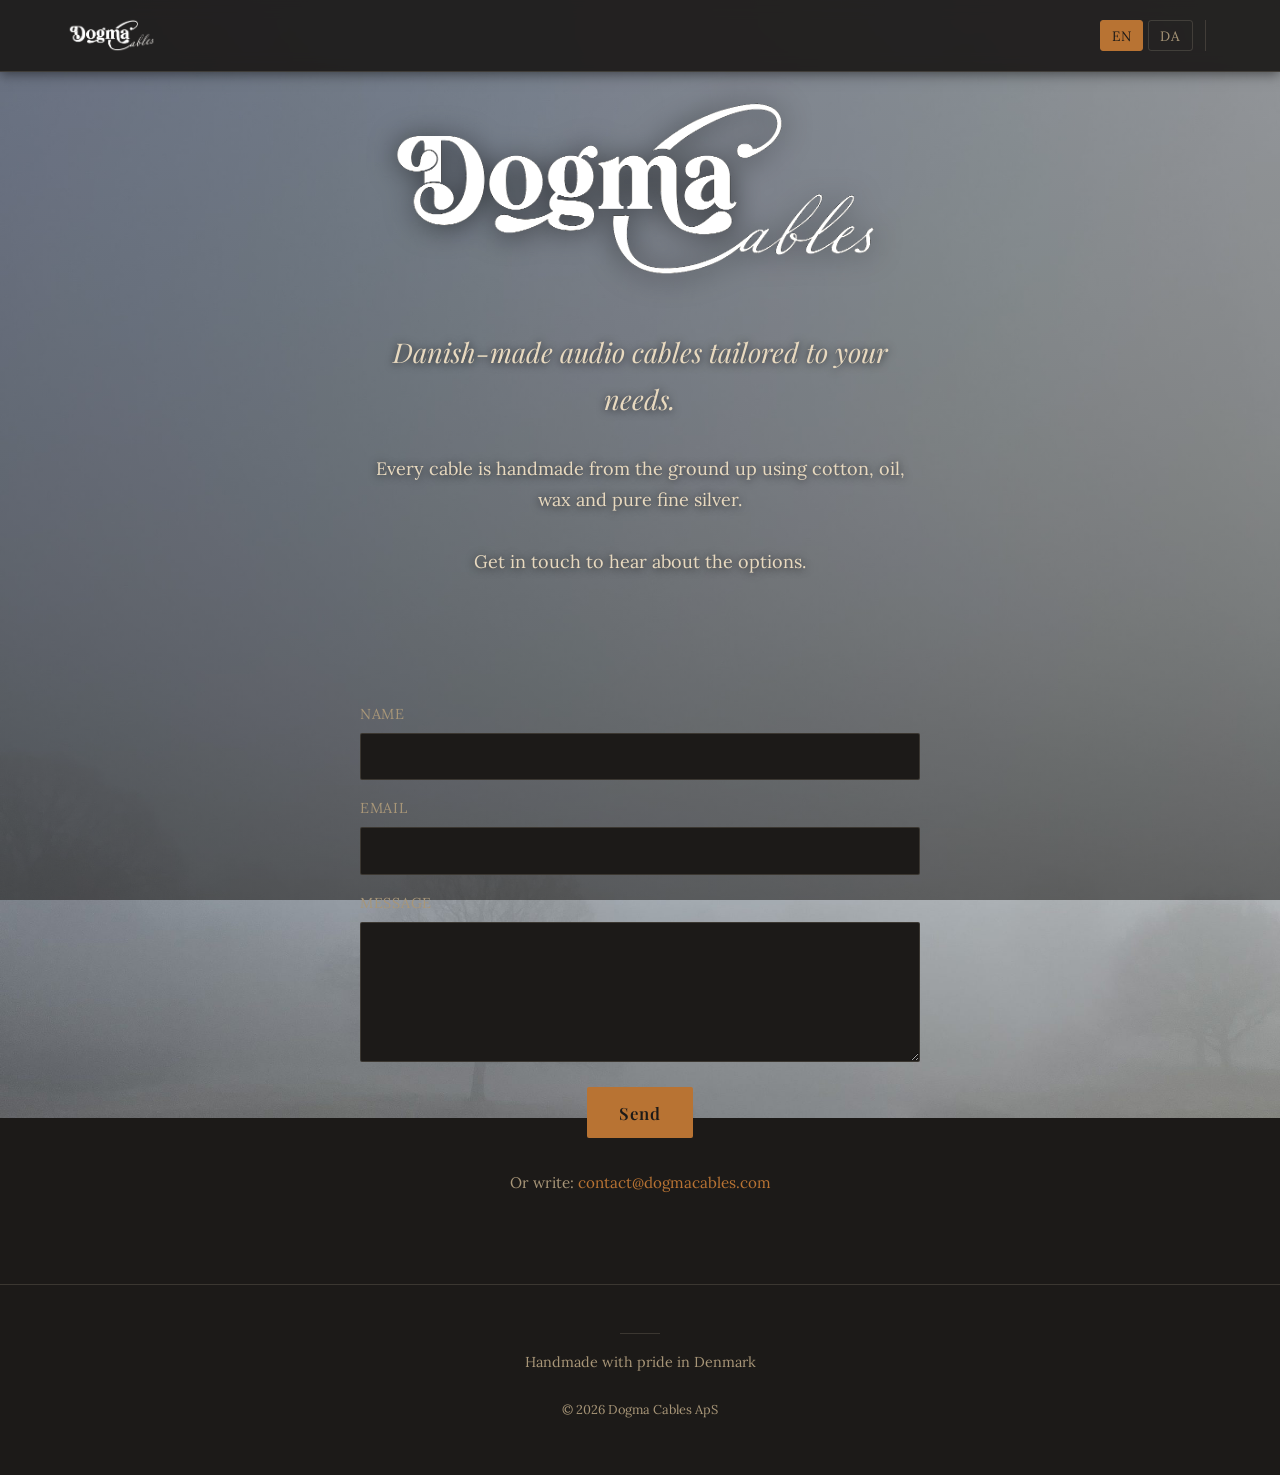
==== index.html @ 06afcb03 "Carry the hero photo through the contact section on the home page Body gets a class 'page-home' on i" ====
<!DOCTYPE html>
<html lang="en">
<head>
  <meta charset="UTF-8">
  <meta name="viewport" content="width=device-width, initial-scale=1.0">
  <link rel="icon" type="image/png" sizes="32x32" href="img/favicon-32.png">
  <link rel="apple-touch-icon" sizes="180x180" href="img/favicon-180.png">
  <meta name="description"
        data-en="Dogma Cables. Handmade audio cables. Coming this summer."
        data-da="Dogma Cables. Håndlavede lydkabler. Kommer denne sommer."
        content="Dogma Cables. Handmade audio cables. Coming this summer.">
  <title data-en="Dogma Cables — Coming this summer"
         data-da="Dogma Cables — Kommer denne sommer">Dogma Cables — Coming this summer</title>
  <link rel="preconnect" href="https://fonts.googleapis.com">
  <link rel="preconnect" href="https://fonts.gstatic.com" crossorigin>
  <link href="https://fonts.googleapis.com/css2?family=Playfair+Display:ital,wght@0,400;0,700;1,400;1,700&family=Lora:ital,wght@0,400;0,500;0,600;1,400&display=swap" rel="stylesheet">
  <link rel="stylesheet" href="css/base.css">
  <link rel="stylesheet" href="css/themes.css">
  <script src="js/lang.js" defer></script>
</head>
<body class="theme-dark page-home">

  <header class="site-header">
    <div class="header-inner">
      <a href="index.html" class="header-logo" aria-label="Dogma Cables">
        <img src="img/dogma-logo-compact.png" alt="Dogma Cables">
      </a>
      <div class="lang-switcher" aria-label="Language">
        <button data-lang="en" type="button">EN</button>
        <button data-lang="da" type="button">DA</button>
      </div>
    </div>
  </header>

  <main class="hero hero-image">
    <div class="hero-inner">
      <img src="img/dogma-logo.png" alt="Dogma Cables" class="hero-logo">
      <div class="hero-intro">
        <p class="contact-intro contact-intro-lead"
           data-en="Danish-made audio cables tailored to your needs."
           data-da="Dansk producerede Audio kabler skræddersyet til netop dit behov.">Danish-made audio cables tailored to your needs.</p>
        <p class="contact-intro"
           data-en="Every cable is handmade from the ground up using cotton, oil, wax and pure fine silver."
           data-da="Alle vores kabler er håndlavet fra bunden af bomuld, olie, voks og rent finsølv.">Every cable is handmade from the ground up using cotton, oil, wax and pure fine silver.</p>
        <p class="contact-intro"
           data-en="Get in touch to hear about the options."
           data-da="Kontakt os og hør om mulighederne.">Get in touch to hear about the options.</p>
      </div>
    </div>
  </main>

  <section class="contact home-contact" id="contact">
    <div class="container">
      <form class="contact-form" novalidate>
        <div>
          <label for="name" data-en="Name" data-da="Navn">Name</label>
          <input type="text" id="name" name="name" required>
        </div>
        <div>
          <label for="email" data-en="Email" data-da="E-mail">Email</label>
          <input type="email" id="email" name="email" required>
        </div>
        <div>
          <label for="message" data-en="Message" data-da="Besked">Message</label>
          <textarea id="message" name="message" required></textarea>
        </div>
        <div class="form-status" role="status" aria-live="polite"></div>
        <button type="submit" data-en="Send" data-da="Send">Send</button>
      </form>

      <p class="contact-direct">
        <span data-en="Or write:" data-da="Eller skriv:">Or write:</span>
        <a href="mailto:contact@dogmacables.com">contact@dogmacables.com</a>
      </p>
    </div>
  </section>

  <footer>
    <hr class="footer-rule">
    <p data-en="Handmade with pride in Denmark" data-da="Håndlavet med stolthed i Danmark">Handmade with pride in Denmark</p>
    <p class="footer-copyright">&copy; 2026 Dogma Cables ApS</p>
  </footer>

  <script src="js/form.js"></script>
</body>
</html>
---- css/base.css ----
/* Dogma Cables — base layout, theme-agnostic.
   Themes are scoped to body class in themes.css and override these. */

:root {
  --bg: #f2ede3;
  --bg-alt: #ebe3d3;
  --header-bg: rgba(242, 237, 227, 0.92);
  --text: #3a2a1e;
  --text-muted: #6b5544;
  --accent: #b87333;
  --accent-strong: #8a4f1f;
  --border: rgba(58, 42, 30, 0.18);
  --shadow: rgba(58, 42, 30, 0.12);
  --wood-overlay: 0.06;
  --logo-filter: none;
  --header-height: 4.5rem;
}

* {
  box-sizing: border-box;
  margin: 0;
  padding: 0;
}

html {
  scroll-behavior: smooth;
}

body {
  font-family: 'Lora', Georgia, 'Times New Roman', serif;
  font-size: 18px;
  line-height: 1.7;
  color: var(--text);
  background-color: var(--bg);
  background-image:
    radial-gradient(ellipse at top, rgba(0, 0, 0, var(--wood-overlay)) 0%, transparent 70%),
    repeating-linear-gradient(
      90deg,
      transparent 0px,
      transparent 3px,
      rgba(0, 0, 0, calc(var(--wood-overlay) * 0.5)) 3px,
      rgba(0, 0, 0, calc(var(--wood-overlay) * 0.5)) 4px
    ),
    repeating-linear-gradient(
      88deg,
      transparent 0px,
      transparent 80px,
      rgba(0, 0, 0, calc(var(--wood-overlay) * 0.8)) 80px,
      rgba(0, 0, 0, calc(var(--wood-overlay) * 0.8)) 81px
    );
  min-height: 100vh;
}

h1, h2, h3, h4 {
  font-family: 'Playfair Display', 'Times New Roman', serif;
  font-weight: 700;
  line-height: 1.2;
  color: var(--text);
}

h1 { font-size: clamp(2.4rem, 6vw, 4.5rem); }
h2 { font-size: clamp(1.8rem, 4vw, 2.8rem); margin-bottom: 1.2rem; }
h3 { font-size: 1.4rem; margin-bottom: 0.6rem; }

p {
  margin-bottom: 1rem;
}

a {
  color: var(--accent);
  text-decoration: none;
  border-bottom: 1px solid transparent;
  transition: border-color 0.2s ease, color 0.2s ease;
}

a:hover {
  border-bottom-color: var(--accent);
  color: var(--accent-strong);
}

/* ===== Sticky header ===== */
.site-header {
  position: sticky;
  top: 0;
  z-index: 100;
  height: var(--header-height);
  background: var(--header-bg);
  backdrop-filter: blur(8px);
  -webkit-backdrop-filter: blur(8px);
  border-bottom: 1px solid var(--border);
  box-shadow: 0 2px 12px var(--shadow);
}

.header-inner {
  max-width: 1200px;
  height: 100%;
  margin: 0 auto;
  padding: 0 1.5rem;
  display: flex;
  align-items: center;
  justify-content: space-between;
  gap: 1rem;
}

.header-logo {
  display: flex;
  align-items: center;
  border: none;
  flex-shrink: 0;
}

.header-logo:hover {
  border: none;
}

.header-logo img {
  height: 2.2rem;
  width: auto;
  filter: var(--logo-filter);
}

.main-nav {
  display: flex;
  gap: 1.8rem;
  font-family: 'Playfair Display', serif;
  font-size: 1.05rem;
  letter-spacing: 0.02em;
}

.main-nav a {
  color: var(--text);
  border-bottom: 2px solid transparent;
  padding: 0.3rem 0;
  transition: border-color 0.2s ease, color 0.2s ease;
}

.main-nav a:hover {
  color: var(--accent);
  border-bottom-color: transparent;
}

.main-nav a.active {
  border-bottom-color: var(--accent);
  color: var(--accent-strong);
}

.theme-switcher,
.lang-switcher {
  display: flex;
  gap: 0.3rem;
  font-family: 'Lora', serif;
  font-size: 0.85rem;
}

.lang-switcher {
  margin-right: 0.6rem;
  padding-right: 0.8rem;
  border-right: 1px solid var(--border);
}

.theme-switcher button,
.lang-switcher button {
  padding: 0.35rem 0.7rem;
  background: transparent;
  color: var(--text-muted);
  border: 1px solid var(--border);
  border-radius: 3px;
  cursor: pointer;
  font-family: inherit;
  font-size: inherit;
  letter-spacing: 0.04em;
  transition: background-color 0.15s ease, color 0.15s ease, border-color 0.15s ease;
}

.theme-switcher button:hover,
.lang-switcher button:hover {
  color: var(--text);
  border-color: var(--accent);
}

.theme-switcher button.active,
.lang-switcher button.active {
  background: var(--accent);
  color: var(--bg);
  border-color: var(--accent);
}

/* Mobile header */
@media (max-width: 720px) {
  .site-header {
    height: auto;
    padding: 0.6rem 0;
  }
  .header-inner {
    gap: 0.6rem;
  }
  .header-logo img { height: 1.6rem; }
  .main-nav { gap: 1.2rem; font-size: 0.95rem; }
  .lang-switcher {
    margin-right: 0;
    padding-right: 0;
    border-right: none;
    font-size: 0.8rem;
  }
  .lang-switcher button { padding: 0.3rem 0.55rem; }
}

/* ===== Layout ===== */
.container {
  max-width: 880px;
  margin: 0 auto;
  padding: 0 1.5rem;
}

section {
  padding: 4.5rem 0;
}

section.with-divider {
  border-bottom: 1px solid var(--border);
}

/* ===== Hero (homepage) ===== */
.hero {
  display: flex;
  align-items: flex-start;
  justify-content: center;
  text-align: center;
  padding: 1.5rem 1.5rem 4rem;
}

@media (min-width: 900px) {
  .hero {
    min-height: 70vh;
  }
}

.hero-intro {
  max-width: 720px;
  margin: 1rem auto 0;
}

.hero-intro .contact-intro {
  color: var(--text);
}

/* Hero with photographic background — only on index.html via .hero-image.
   On the home page the photo is on the body instead so it carries through
   the contact section as well; this rule remains as a safe fallback. */
.hero-image {
  position: relative;
}

body:not(.page-home) .hero-image {
  background-image: url('../img/dogma-hero-bg.jpg');
  background-size: cover;
  background-position: center bottom;
  background-repeat: no-repeat;
}

body:not(.page-home) .hero-image::before {
  content: '';
  position: absolute;
  inset: 0;
  pointer-events: none;
  background: var(--hero-veil, rgba(242, 237, 227, 0.2));
}

/* Home-page full-bleed background: photo covers the whole page so the
   contact form sits on the same landscape as the hero. */
body.page-home {
  background-color: var(--bg);
  background-image:
    linear-gradient(rgba(28, 26, 24, 0.4), rgba(28, 26, 24, 0.55)),
    url('../img/dogma-hero-bg.jpg');
  background-size: cover;
  background-position: center top;
  background-repeat: no-repeat;
  background-attachment: fixed;
}

@media (max-width: 720px) {
  body.page-home {
    background-attachment: scroll;
    background-size: cover;
  }
}

body.page-home .home-contact {
  background: transparent;
}

body.page-home footer {
  background: transparent;
}

.hero-image .hero-inner {
  position: relative;
  z-index: 1;
}

/* Keep logo and tagline legible against the photo on darker themes */
body.theme-mid .hero-image .hero-logo,
body.theme-dark .hero-image .hero-logo {
  filter: var(--logo-filter) drop-shadow(0 2px 14px rgba(0, 0, 0, 0.6));
}

body.theme-mid .hero-image .hero-tagline,
body.theme-dark .hero-image .hero-tagline,
body.theme-mid .hero-image .hero-intro .contact-intro,
body.theme-dark .hero-image .hero-intro .contact-intro {
  text-shadow: 0 1px 8px rgba(0, 0, 0, 0.7);
}

.hero-inner {
  max-width: 720px;
}

.hero-logo {
  max-width: 100%;
  width: 540px;
  height: auto;
  margin-bottom: 0.5rem;
  filter: var(--logo-filter);
}

.hero-tagline {
  font-family: 'Playfair Display', serif;
  font-style: italic;
  font-size: clamp(1.2rem, 2.6vw, 1.7rem);
  color: var(--text-muted);
  margin-top: 0.5rem;
}

.hero-tagline-sub {
  font-size: 0.8em;
}

.hero-subtagline {
  font-family: 'Playfair Display', serif;
  font-style: italic;
  font-size: clamp(0.85rem, 1.6vw, 1.15rem);
  color: var(--text-muted);
  margin-top: 2rem;
}

.hero-rule {
  width: 60px;
  height: 1px;
  background: var(--accent);
  border: none;
  margin: 2rem auto;
}

/* ===== Page header (sub-pages) ===== */
.page-header {
  text-align: center;
  padding: 4rem 1.5rem 2rem;
  border-bottom: 1px solid var(--border);
}

.page-header h1 {
  font-size: clamp(2rem, 5vw, 3.4rem);
  margin-bottom: 0.5rem;
}

.page-header .subtitle {
  font-family: 'Playfair Display', serif;
  font-style: italic;
  color: var(--text-muted);
  font-size: 1.15rem;
}

/* ===== Quote ===== */
.quote {
  text-align: center;
  background: var(--bg-alt);
}

.quote blockquote {
  font-family: 'Playfair Display', serif;
  font-style: italic;
  font-size: clamp(1.5rem, 3.2vw, 2.2rem);
  line-height: 1.4;
  color: var(--text);
  max-width: 720px;
  margin: 0 auto;
  padding: 0 1.5rem;
}

.quote-attr {
  display: block;
  margin-top: 1.2rem;
  font-style: normal;
  font-family: 'Lora', serif;
  font-size: 1rem;
  color: var(--text-muted);
  letter-spacing: 0.05em;
}

/* ===== About ===== */
.about p {
  font-size: 1.05rem;
  margin-bottom: 1.2rem;
}

.about p:first-of-type::first-letter {
  font-family: 'Playfair Display', serif;
  font-size: 3.2rem;
  font-weight: 700;
  float: left;
  line-height: 0.9;
  margin: 0.2rem 0.5rem 0 0;
  color: var(--accent);
}

/* ===== Products / Cables ===== */
.products-intro {
  text-align: center;
  max-width: 640px;
  margin: 0 auto 2.5rem;
  color: var(--text-muted);
}

.products-cta {
  text-align: center;
  margin-top: 3rem;
}

.products-cta a {
  font-family: 'Playfair Display', serif;
  font-size: 1.1rem;
}

.products-list {
  list-style: none;
  display: grid;
  gap: 1.5rem;
  margin-top: 1.5rem;
}

.product-item {
  padding: 1.5rem;
  background: var(--bg-alt);
  border-left: 3px solid var(--accent);
}

.product-item h3 {
  margin-bottom: 0.4rem;
  color: var(--text);
}

.product-item p {
  margin: 0;
  color: var(--text-muted);
  font-size: 0.98rem;
}

/* ===== Home-page contact section ===== */
.home-contact {
  background: var(--bg);
  padding-top: 0;
}

.home-contact-heading {
  text-align: center;
  margin-bottom: 1rem;
}

.contact-intro-lead {
  font-family: 'Playfair Display', serif;
  font-style: italic;
  font-size: clamp(1.3rem, 2.4vw, 1.7rem);
  color: var(--text);
  margin-bottom: 1.2rem;
}

/* ===== Contact form ===== */
.contact-intro {
  text-align: center;
  margin-bottom: 2rem;
  color: var(--text-muted);
  max-width: 560px;
  margin-left: auto;
  margin-right: auto;
}

.contact-form {
  max-width: 560px;
  margin: 0 auto;
  display: grid;
  gap: 1rem;
}

.contact-form label {
  font-family: 'Lora', serif;
  font-size: 0.9rem;
  letter-spacing: 0.05em;
  color: var(--text-muted);
  display: block;
  margin-bottom: 0.4rem;
  text-transform: uppercase;
}

.contact-form input,
.contact-form textarea {
  width: 100%;
  padding: 0.8rem 1rem;
  font-family: 'Lora', serif;
  font-size: 1rem;
  color: var(--text);
  background: var(--bg);
  border: 1px solid var(--border);
  border-radius: 2px;
  transition: border-color 0.2s ease;
}

.contact-form input:focus,
.contact-form textarea:focus {
  outline: none;
  border-color: var(--accent);
}

.contact-form textarea {
  min-height: 140px;
  resize: vertical;
  font-family: 'Lora', serif;
}

.contact-form button {
  padding: 0.9rem 2rem;
  font-family: 'Playfair Display', serif;
  font-size: 1.05rem;
  font-weight: 600;
  letter-spacing: 0.05em;
  color: var(--bg);
  background: var(--accent);
  border: none;
  border-radius: 2px;
  cursor: pointer;
  justify-self: center;
  transition: background-color 0.2s ease;
}

.contact-form button:hover {
  background: var(--accent-strong);
}

.contact-direct {
  text-align: center;
  margin-top: 2rem;
  font-size: 0.95rem;
  color: var(--text-muted);
}

.contact-direct strong {
  color: var(--text);
  font-weight: 600;
}

.form-status {
  text-align: center;
  font-size: 0.95rem;
  padding: 0.8rem;
  border-radius: 2px;
  display: none;
}

.form-status.success {
  display: block;
  background: rgba(184, 115, 51, 0.15);
  color: var(--accent-strong);
  border: 1px solid var(--accent);
}

.form-status.error {
  display: block;
  background: rgba(160, 40, 30, 0.15);
  color: #a0281e;
  border: 1px solid #a0281e;
}

/* ===== Footer ===== */
footer {
  text-align: center;
  padding: 3rem 1.5rem;
  font-size: 0.9rem;
  color: var(--text-muted);
  background: var(--bg);
  border-top: 1px solid var(--border);
}

footer p {
  margin-bottom: 0.4rem;
}

footer a {
  color: var(--text-muted);
}

footer a:hover {
  color: var(--accent);
}

.footer-rule {
  width: 40px;
  height: 1px;
  background: var(--border);
  border: none;
  margin: 0 auto 1rem;
}

.footer-copyright {
  margin-top: 1.5rem;
  font-size: 0.8rem;
}

/* ===== Responsive ===== */
@media (max-width: 600px) {
  body { font-size: 17px; }
  section { padding: 3.5rem 0; }
}
---- css/themes.css ----
/* Dark theme — the only theme. Scoped to body.theme-dark to keep the
   variable structure intact in case a light theme is ever added back. */

body.theme-dark {
  --bg: #1c1a18;
  --bg-alt: #26221e;
  --header-bg: rgba(28, 26, 24, 0.92);
  --text: #e8d9bf;
  --text-muted: #a89678;
  --accent: #b87333;
  --accent-strong: #d68a3e;
  --border: rgba(232, 217, 191, 0.15);
  --shadow: rgba(0, 0, 0, 0.5);
  --wood-overlay: 0.25;
  --logo-filter: invert(1) sepia(0.2) saturate(0.4) brightness(1.05);
  --hero-veil: rgba(28, 26, 24, 0.35);
}
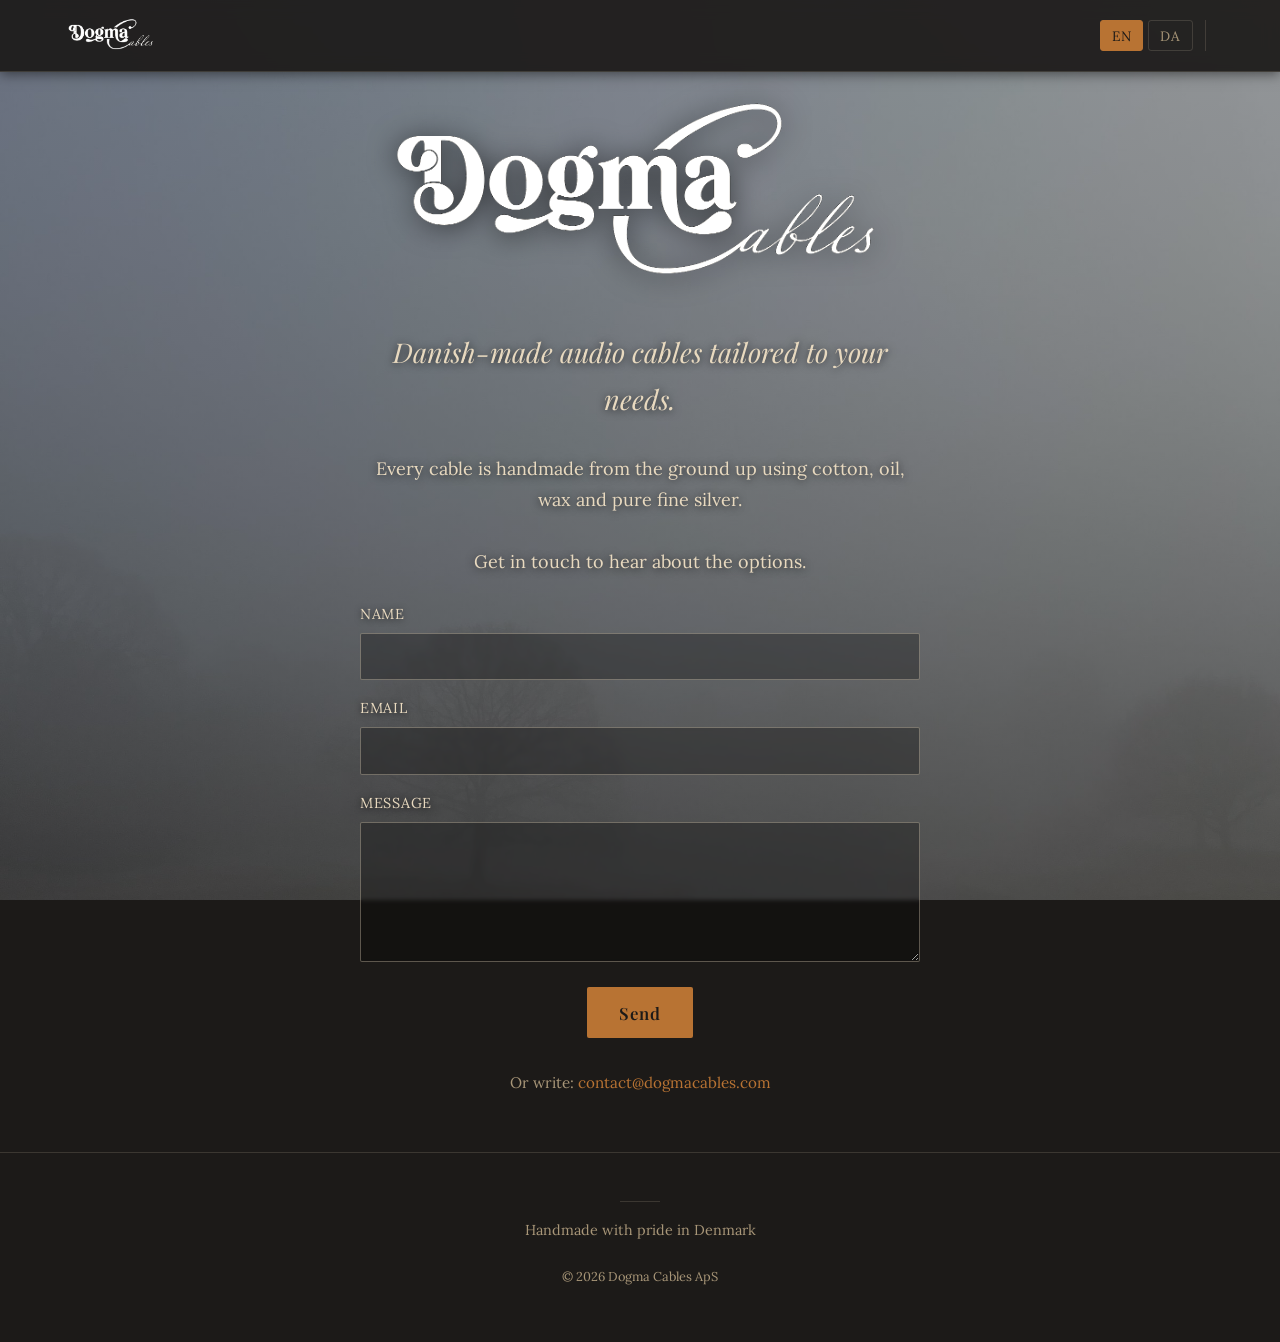
==== commit 83f2721a: "Full-bleed photo home page, transparent form, single logo, CLAUDE.md refresh - index.html: full-blee" ====
--- a/index.html
+++ b/index.html
@@ -23,7 +23,7 @@
   <header class="site-header">
     <div class="header-inner">
       <a href="index.html" class="header-logo" aria-label="Dogma Cables">
-        <img src="img/dogma-logo-compact.png" alt="Dogma Cables">
+        <img src="img/dogma-logo.png" alt="Dogma Cables">
       </a>
       <div class="lang-switcher" aria-label="Language">
         <button data-lang="en" type="button">EN</button>
--- a/css/base.css
+++ b/css/base.css
@@ -226,13 +226,7 @@
   align-items: flex-start;
   justify-content: center;
   text-align: center;
-  padding: 1.5rem 1.5rem 4rem;
-}
-
-@media (min-width: 900px) {
-  .hero {
-    min-height: 70vh;
-  }
+  padding: 1.5rem 1.5rem 0.5rem;
 }
 
 .hero-intro {
@@ -274,7 +268,7 @@
     linear-gradient(rgba(28, 26, 24, 0.4), rgba(28, 26, 24, 0.55)),
     url('../img/dogma-hero-bg.jpg');
   background-size: cover;
-  background-position: center top;
+  background-position: center bottom;
   background-repeat: no-repeat;
   background-attachment: fixed;
 }
@@ -290,8 +284,34 @@
   background: transparent;
 }
 
+body.page-home .contact-form input,
+body.page-home .contact-form textarea {
+  background: rgba(0, 0, 0, 0.3);
+  border-color: rgba(232, 217, 191, 0.35);
+  color: var(--text);
+  backdrop-filter: blur(2px);
+  -webkit-backdrop-filter: blur(2px);
+}
+
+body.page-home .contact-form input:focus,
+body.page-home .contact-form textarea:focus {
+  background: rgba(0, 0, 0, 0.45);
+  border-color: var(--accent);
+}
+
+body.page-home .contact-form label {
+  color: var(--text);
+  text-shadow: 0 1px 6px rgba(0, 0, 0, 0.7);
+}
+
 body.page-home footer {
-  background: transparent;
+  background: var(--bg);
+  position: relative;
+  z-index: 1;
+}
+
+.hero-intro .contact-intro:last-child {
+  margin-bottom: 0.5rem;
 }
 
 .hero-image .hero-inner {
@@ -459,7 +479,8 @@
 /* ===== Home-page contact section ===== */
 .home-contact {
   background: var(--bg);
-  padding-top: 0;
+  padding-top: 0.5rem;
+  padding-bottom: 2.5rem;
 }
 
 .home-contact-heading {
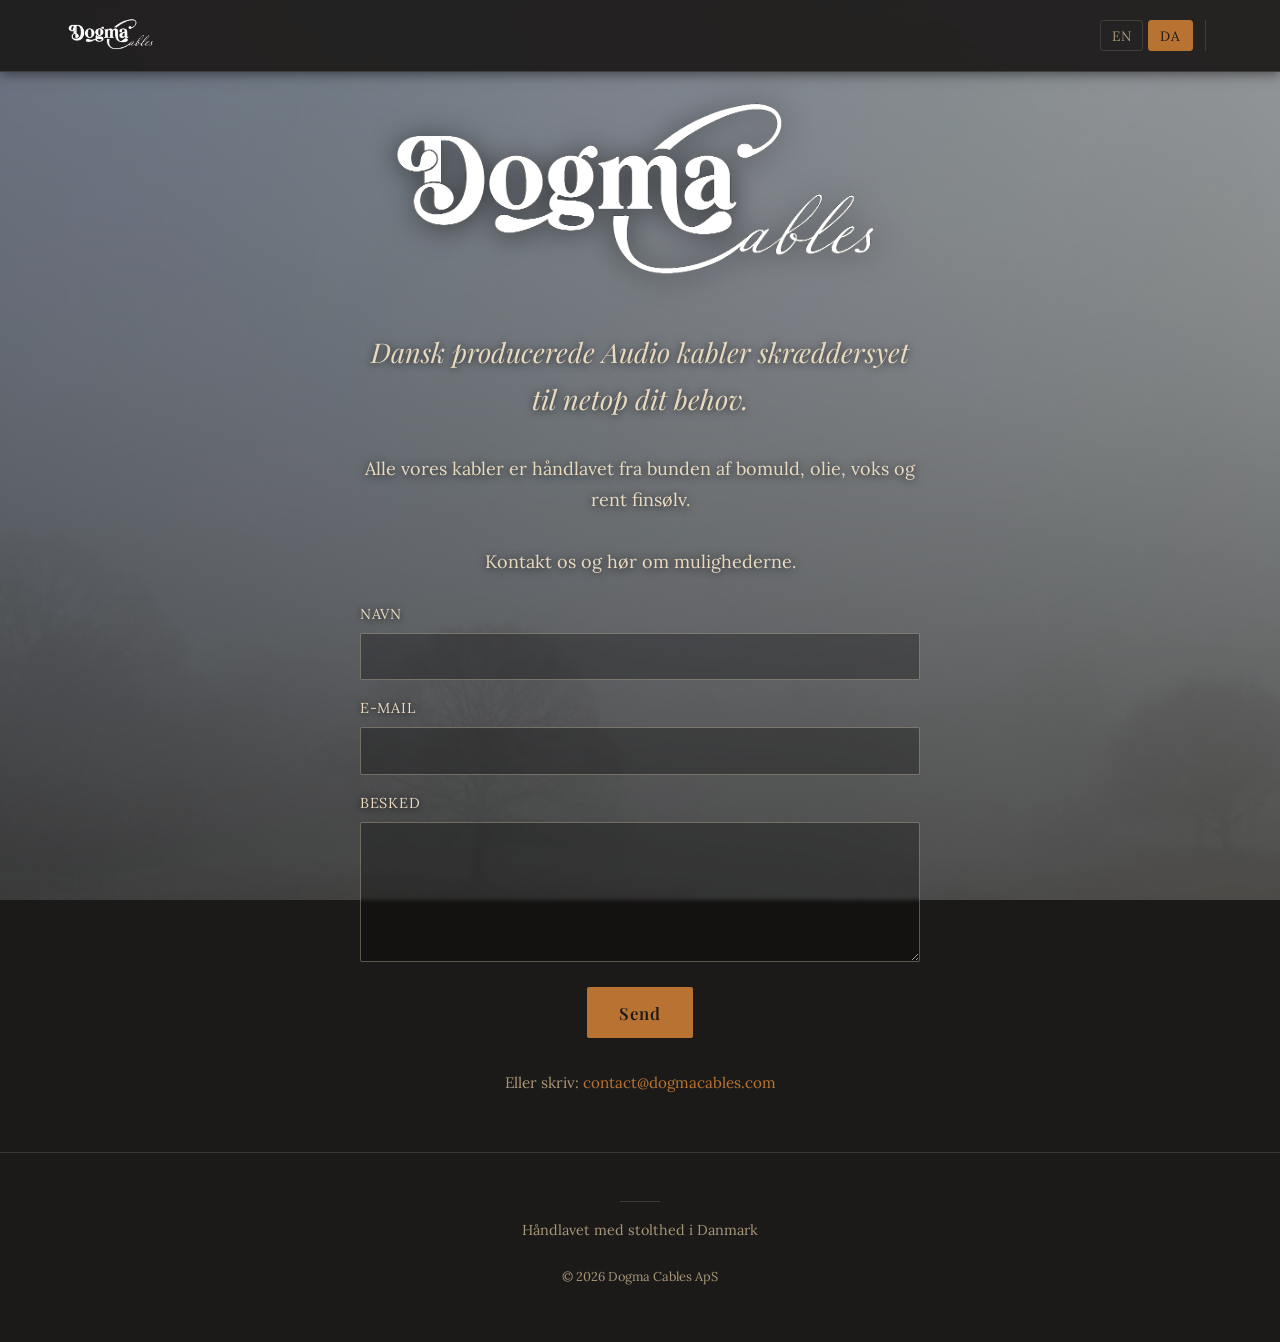
==== commit c82a5e16: "Default language: Danish lang.js DEFAULT_LANG is now 'da' and <html lang> on every main page is 'da'" ====
--- a/index.html
+++ b/index.html
@@ -1,5 +1,5 @@
 <!DOCTYPE html>
-<html lang="en">
+<html lang="da">
 <head>
   <meta charset="UTF-8">
   <meta name="viewport" content="width=device-width, initial-scale=1.0">
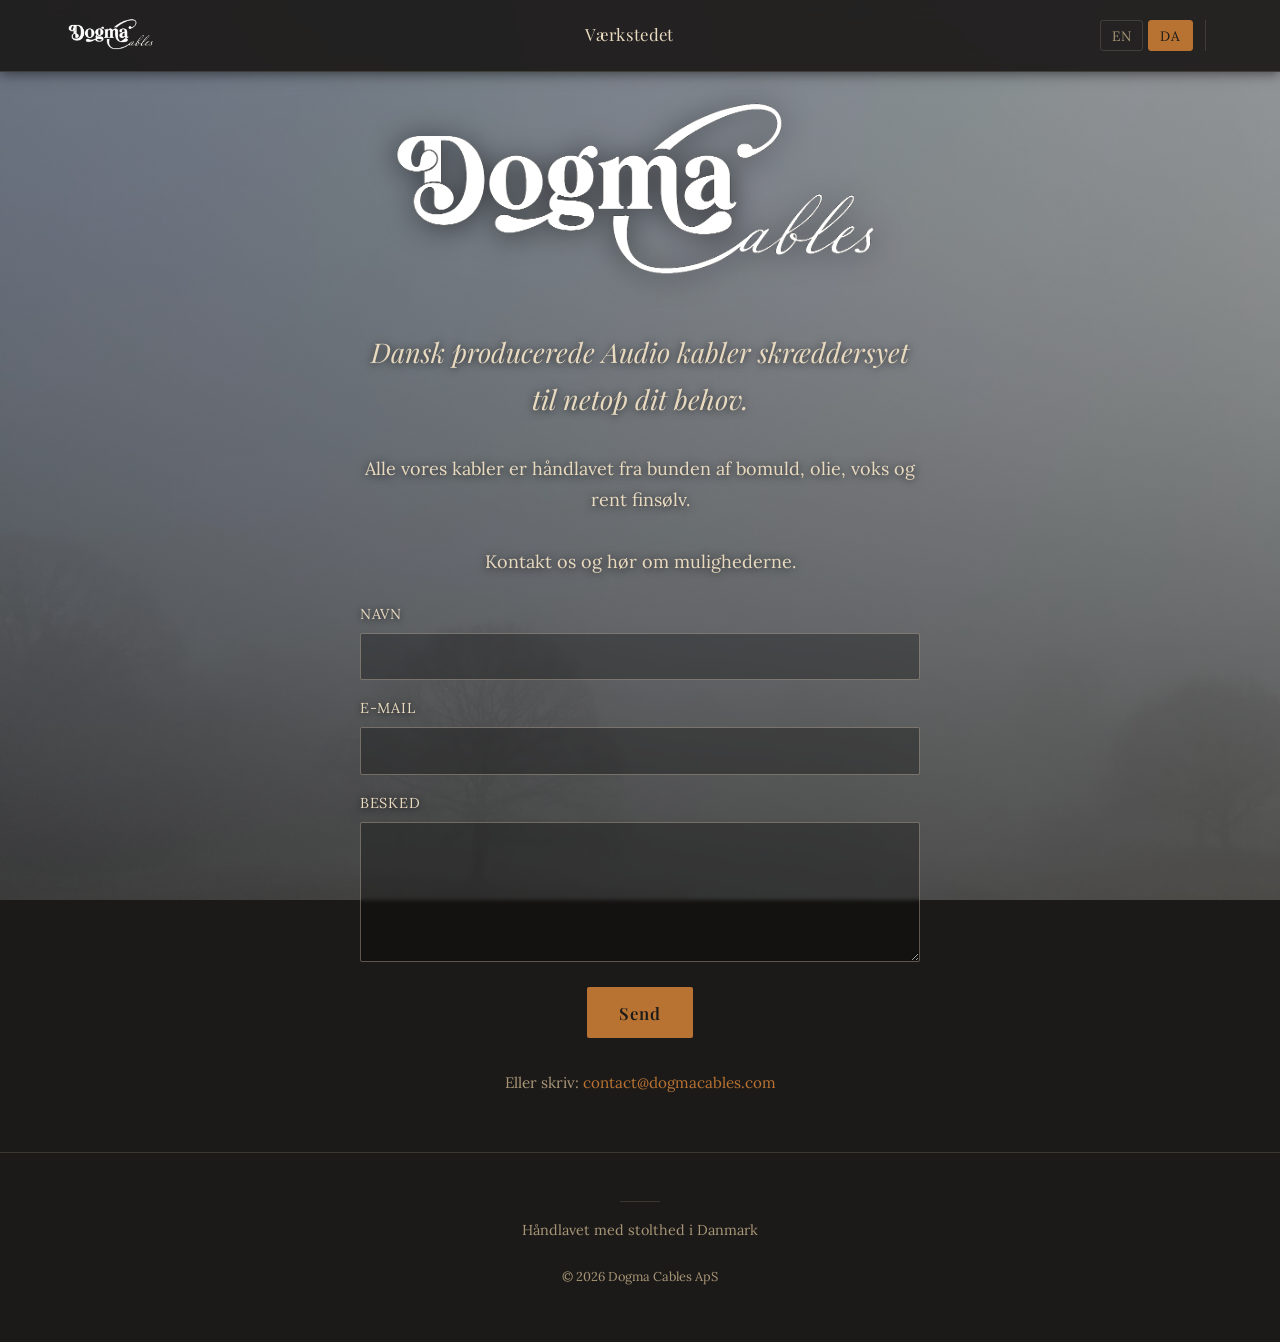
==== commit 95073562: "Add Workshop page (services.html) and link from header New services.html lists the eight cable servi" ====
--- a/index.html
+++ b/index.html
@@ -25,6 +25,9 @@
       <a href="index.html" class="header-logo" aria-label="Dogma Cables">
         <img src="img/dogma-logo.png" alt="Dogma Cables">
       </a>
+      <nav class="main-nav" aria-label="Main">
+        <a href="services.html" data-en="Workshop" data-da="Værkstedet">Værkstedet</a>
+      </nav>
       <div class="lang-switcher" aria-label="Language">
         <button data-lang="en" type="button">EN</button>
         <button data-lang="da" type="button">DA</button>
--- a/css/base.css
+++ b/css/base.css
@@ -476,6 +476,111 @@
   font-size: 0.98rem;
 }
 
+/* ===== Workshop services section ===== */
+.services {
+  background: var(--bg);
+  padding: 4.5rem 1.5rem;
+}
+
+body.page-home .services {
+  background: rgba(28, 26, 24, 0.78);
+  backdrop-filter: blur(2px);
+  -webkit-backdrop-filter: blur(2px);
+}
+
+.services .container {
+  max-width: 980px;
+}
+
+.services-heading {
+  text-align: center;
+  margin-bottom: 1rem;
+}
+
+.services-intro {
+  text-align: center;
+  max-width: 680px;
+  margin: 0 auto 2.5rem;
+  color: var(--text-muted);
+  font-size: 1.05rem;
+}
+
+.services-list {
+  list-style: none;
+  max-width: 640px;
+  margin: 0 auto 3.5rem;
+  display: grid;
+  gap: 0.6rem;
+}
+
+.services-list li {
+  position: relative;
+  padding-left: 1.6rem;
+  color: var(--text);
+}
+
+.services-list li::before {
+  content: '';
+  position: absolute;
+  left: 0;
+  top: 0.6em;
+  width: 0.7rem;
+  height: 1px;
+  background: var(--accent);
+}
+
+.services-case {
+  margin-top: 1rem;
+}
+
+.services-case-caption {
+  text-align: center;
+  max-width: 600px;
+  margin: 0 auto 2rem;
+  font-family: 'Playfair Display', serif;
+  font-style: italic;
+  font-size: 1.05rem;
+  color: var(--text-muted);
+}
+
+.services-gallery {
+  display: grid;
+  grid-template-columns: repeat(2, 1fr);
+  gap: 1rem;
+  max-width: 880px;
+  margin: 0 auto;
+}
+
+.services-gallery figure {
+  margin: 0;
+  overflow: hidden;
+  background: #0d0c0b;
+  border: 1px solid var(--border);
+  aspect-ratio: 4 / 5;
+}
+
+.services-gallery img {
+  display: block;
+  width: 100%;
+  height: 100%;
+  object-fit: cover;
+  transition: transform 0.4s ease;
+}
+
+.services-gallery figure:hover img {
+  transform: scale(1.03);
+}
+
+@media (max-width: 600px) {
+  .services {
+    padding: 3rem 1rem;
+  }
+  .services-gallery {
+    grid-template-columns: 1fr;
+    gap: 0.8rem;
+  }
+}
+
 /* ===== Home-page contact section ===== */
 .home-contact {
   background: var(--bg);
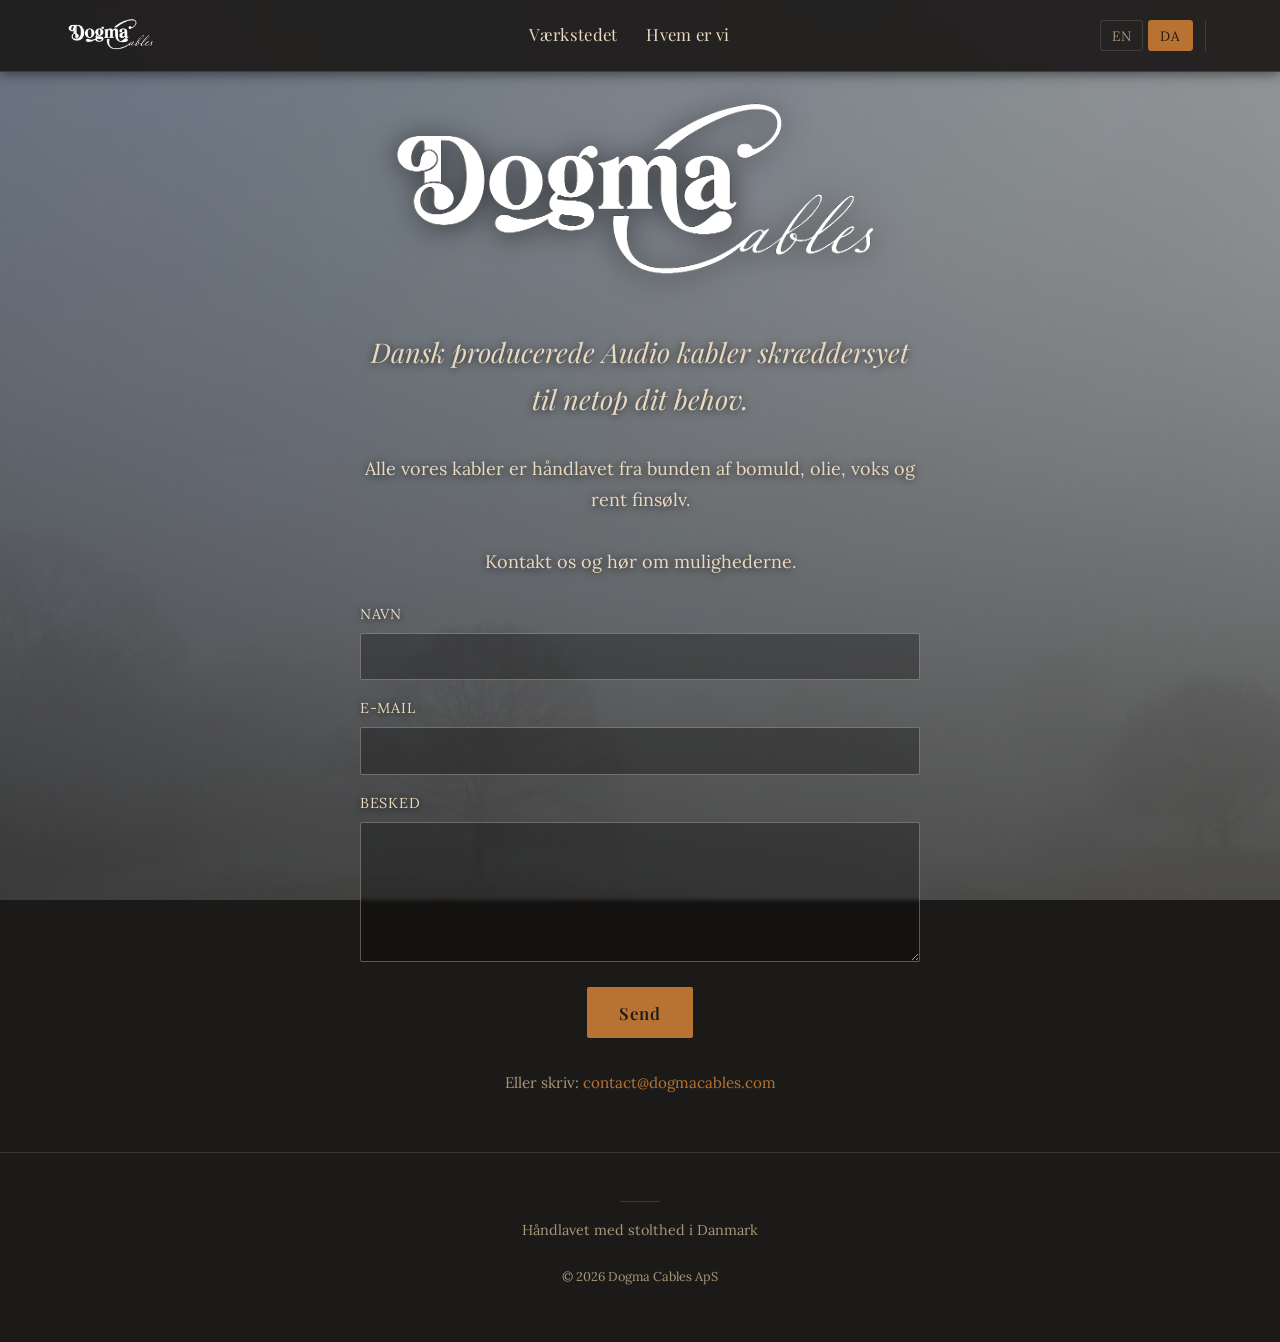
==== commit 8aa6d7e8: "Activate "Hvem er vi" page + apply Hans's services.html edits about.html rewritten to host the long " ====
--- a/index.html
+++ b/index.html
@@ -8,9 +8,9 @@
   <meta name="description"
         data-en="Dogma Cables. Handmade audio cables. Coming this summer."
         data-da="Dogma Cables. Håndlavede lydkabler. Kommer denne sommer."
-        content="Dogma Cables. Handmade audio cables. Coming this summer.">
+        content="Dogma Cables. Håndlavede lydkabler. Kommer denne sommer.">
   <title data-en="Dogma Cables — Coming this summer"
-         data-da="Dogma Cables — Kommer denne sommer">Dogma Cables — Coming this summer</title>
+         data-da="Dogma Cables — Kommer denne sommer">Dogma Cables — Kommer denne sommer</title>
   <link rel="preconnect" href="https://fonts.googleapis.com">
   <link rel="preconnect" href="https://fonts.gstatic.com" crossorigin>
   <link href="https://fonts.googleapis.com/css2?family=Playfair+Display:ital,wght@0,400;0,700;1,400;1,700&family=Lora:ital,wght@0,400;0,500;0,600;1,400&display=swap" rel="stylesheet">
@@ -27,6 +27,7 @@
       </a>
       <nav class="main-nav" aria-label="Main">
         <a href="services.html" data-en="Workshop" data-da="Værkstedet">Værkstedet</a>
+        <a href="about.html" data-en="About us" data-da="Hvem er vi">Hvem er vi</a>
       </nav>
       <div class="lang-switcher" aria-label="Language">
         <button data-lang="en" type="button">EN</button>
@@ -41,13 +42,13 @@
       <div class="hero-intro">
         <p class="contact-intro contact-intro-lead"
            data-en="Danish-made audio cables tailored to your needs."
-           data-da="Dansk producerede Audio kabler skræddersyet til netop dit behov.">Danish-made audio cables tailored to your needs.</p>
+           data-da="Dansk producerede Audio kabler skræddersyet til netop dit behov.">Dansk producerede Audio kabler skræddersyet til netop dit behov.</p>
         <p class="contact-intro"
            data-en="Every cable is handmade from the ground up using cotton, oil, wax and pure fine silver."
-           data-da="Alle vores kabler er håndlavet fra bunden af bomuld, olie, voks og rent finsølv.">Every cable is handmade from the ground up using cotton, oil, wax and pure fine silver.</p>
+           data-da="Alle vores kabler er håndlavet fra bunden af bomuld, olie, voks og rent finsølv.">Alle vores kabler er håndlavet fra bunden af bomuld, olie, voks og rent finsølv.</p>
         <p class="contact-intro"
            data-en="Get in touch to hear about the options."
-           data-da="Kontakt os og hør om mulighederne.">Get in touch to hear about the options.</p>
+           data-da="Kontakt os og hør om mulighederne.">Kontakt os og hør om mulighederne.</p>
       </div>
     </div>
   </main>
@@ -56,15 +57,15 @@
     <div class="container">
       <form class="contact-form" novalidate>
         <div>
-          <label for="name" data-en="Name" data-da="Navn">Name</label>
+          <label for="name" data-en="Name" data-da="Navn">Navn</label>
           <input type="text" id="name" name="name" required>
         </div>
         <div>
-          <label for="email" data-en="Email" data-da="E-mail">Email</label>
+          <label for="email" data-en="Email" data-da="E-mail">E-mail</label>
           <input type="email" id="email" name="email" required>
         </div>
         <div>
-          <label for="message" data-en="Message" data-da="Besked">Message</label>
+          <label for="message" data-en="Message" data-da="Besked">Besked</label>
           <textarea id="message" name="message" required></textarea>
         </div>
         <div class="form-status" role="status" aria-live="polite"></div>
@@ -72,7 +73,7 @@
       </form>
 
       <p class="contact-direct">
-        <span data-en="Or write:" data-da="Eller skriv:">Or write:</span>
+        <span data-en="Or write:" data-da="Eller skriv:">Eller skriv:</span>
         <a href="mailto:contact@dogmacables.com">contact@dogmacables.com</a>
       </p>
     </div>
@@ -80,7 +81,7 @@
 
   <footer>
     <hr class="footer-rule">
-    <p data-en="Handmade with pride in Denmark" data-da="Håndlavet med stolthed i Danmark">Handmade with pride in Denmark</p>
+    <p data-en="Handmade with pride in Denmark" data-da="Håndlavet med stolthed i Danmark">Håndlavet med stolthed i Danmark</p>
     <p class="footer-copyright">&copy; 2026 Dogma Cables ApS</p>
   </footer>
 
--- a/css/base.css
+++ b/css/base.css
@@ -421,17 +421,8 @@
 /* ===== About ===== */
 .about p {
   font-size: 1.05rem;
-  margin-bottom: 1.2rem;
-}
-
-.about p:first-of-type::first-letter {
-  font-family: 'Playfair Display', serif;
-  font-size: 3.2rem;
-  font-weight: 700;
-  float: left;
-  line-height: 0.9;
-  margin: 0.2rem 0.5rem 0 0;
-  color: var(--accent);
+  margin-bottom: 1.4rem;
+  line-height: 1.75;
 }
 
 /* ===== Products / Cables ===== */
@@ -474,6 +465,108 @@
   margin: 0;
   color: var(--text-muted);
   font-size: 0.98rem;
+}
+
+/* ===== About us page ===== */
+.about {
+  background: var(--bg);
+  padding: 3.5rem 1.5rem;
+}
+
+.about .container {
+  max-width: 720px;
+}
+
+.about-lead {
+  font-family: 'Playfair Display', serif;
+  font-style: italic;
+  font-size: clamp(1.4rem, 3vw, 2rem);
+  color: var(--text);
+  text-align: center;
+  margin: 0 0 3rem;
+  padding: 0 1rem;
+  border: none;
+  line-height: 1.4;
+}
+
+.about .container > p {
+  margin-bottom: 1.4rem;
+  font-size: 1.05rem;
+  line-height: 1.75;
+}
+
+.dogma-rules {
+  list-style: none;
+  counter-reset: rule;
+  max-width: 640px;
+  margin: 2rem auto 2.5rem;
+  padding: 0;
+}
+
+.dogma-rules li {
+  counter-increment: rule;
+  position: relative;
+  padding: 0.9rem 0 0.9rem 2.6rem;
+  border-bottom: 1px solid var(--border);
+  line-height: 1.6;
+}
+
+.dogma-rules li:last-child {
+  border-bottom: none;
+}
+
+.dogma-rules li::before {
+  content: counter(rule) ".";
+  position: absolute;
+  left: 0;
+  top: 0.6rem;
+  font-family: 'Playfair Display', serif;
+  font-size: 1.4rem;
+  font-weight: 700;
+  color: var(--accent);
+  width: 2rem;
+}
+
+.about-tagline {
+  font-family: 'Playfair Display', serif;
+  font-style: italic;
+  font-size: clamp(1.3rem, 2.6vw, 1.8rem);
+  color: var(--accent-strong);
+  text-align: center;
+  margin: 3rem 0 1rem;
+}
+
+.team {
+  background: var(--bg);
+  padding: 3.5rem 1.5rem;
+  border-top: 1px solid var(--border);
+}
+
+.team .container {
+  max-width: 720px;
+}
+
+.team-heading {
+  text-align: center;
+  margin-bottom: 2.5rem;
+}
+
+.team-member {
+  max-width: 720px;
+  margin: 0 auto 3rem;
+}
+
+.team-member h3 {
+  font-family: 'Playfair Display', serif;
+  font-size: 1.4rem;
+  color: var(--text);
+  margin-bottom: 0.8rem;
+}
+
+.team-member p {
+  color: var(--text);
+  font-size: 1.05rem;
+  line-height: 1.75;
 }
 
 /* ===== Workshop services section ===== */
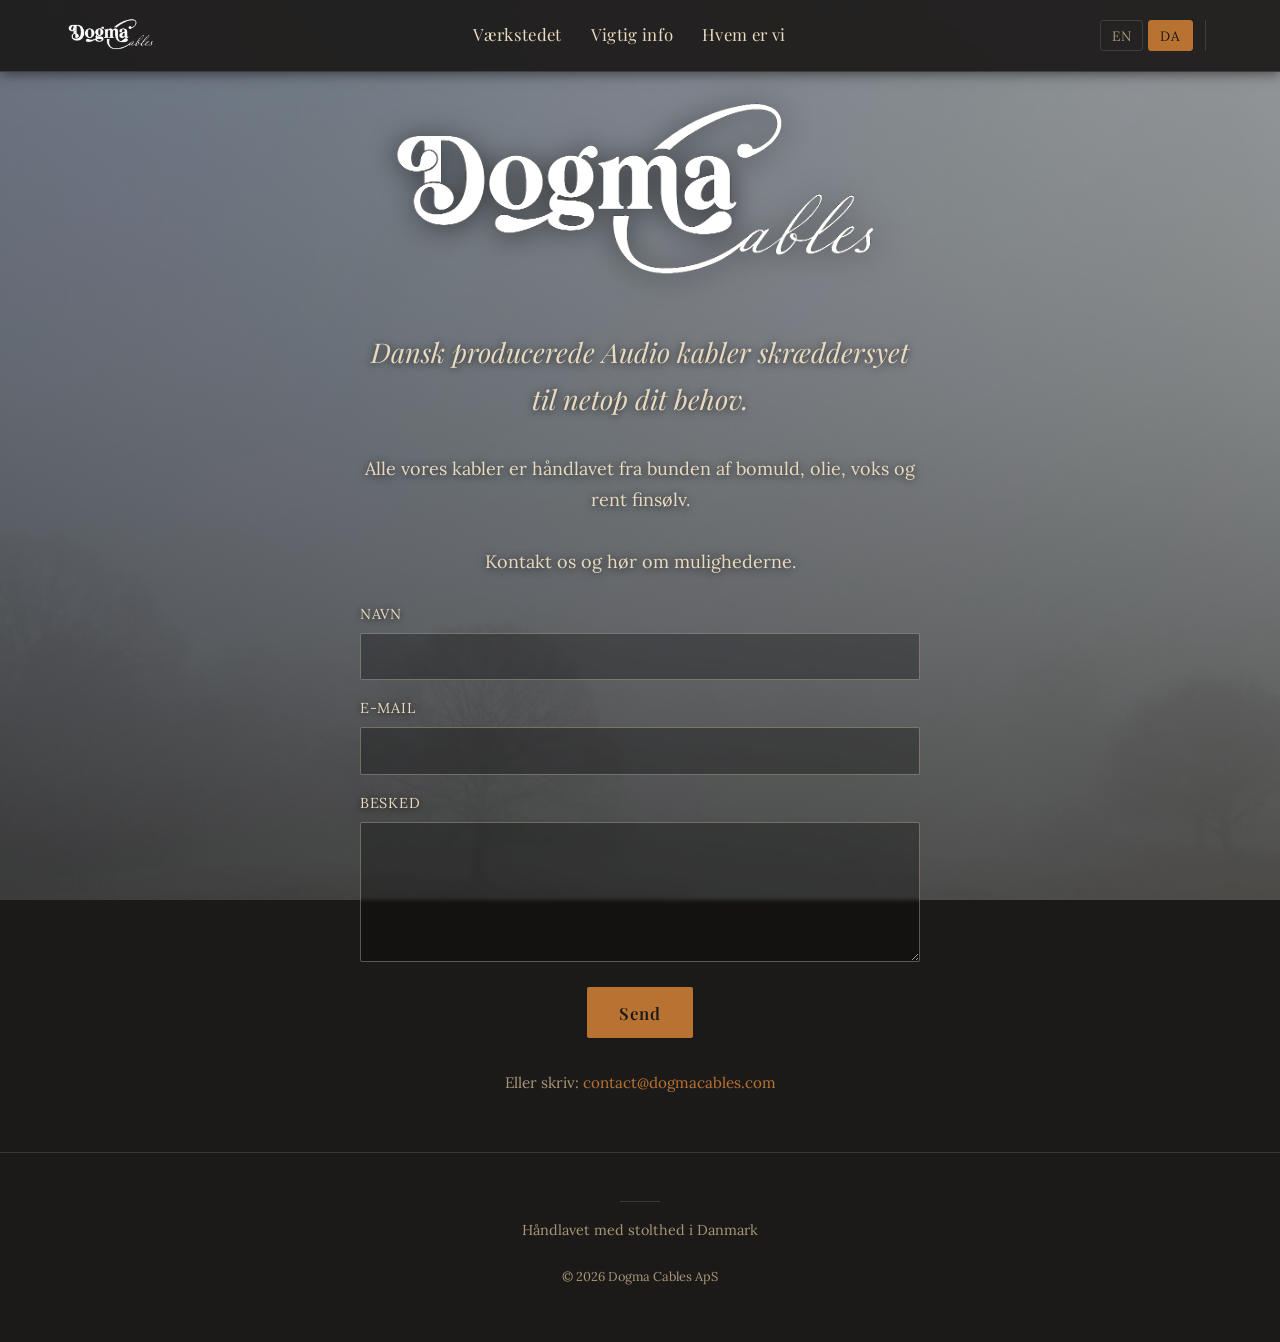
==== commit 0a2aa4da: "Split 'Vigtig info' onto its own page with nav entry New info.html page hosts the Important info / B" ====
--- a/index.html
+++ b/index.html
@@ -27,6 +27,7 @@
       </a>
       <nav class="main-nav" aria-label="Main">
         <a href="services.html" data-en="Workshop" data-da="Værkstedet">Værkstedet</a>
+        <a href="info.html" data-en="Important info" data-da="Vigtig info">Vigtig info</a>
         <a href="about.html" data-en="About us" data-da="Hvem er vi">Hvem er vi</a>
       </nav>
       <div class="lang-switcher" aria-label="Language">
--- a/css/base.css
+++ b/css/base.css
@@ -674,6 +674,39 @@
   }
 }
 
+.services-info {
+  border-top: 1px solid var(--border);
+}
+
+.services-info .container {
+  max-width: 720px;
+}
+
+.services-info p {
+  color: var(--text);
+  font-size: 1.05rem;
+  line-height: 1.75;
+  margin-bottom: 1.4rem;
+}
+
+.services-info .services-intro {
+  color: var(--text-muted);
+  font-size: 1.05rem;
+}
+
+.services-footnote {
+  font-size: 0.92rem !important;
+  font-style: italic;
+  color: var(--text-muted) !important;
+  margin-bottom: 2.5rem !important;
+}
+
+.services-subheading {
+  text-align: center;
+  margin: 1rem 0 1.6rem;
+  font-size: clamp(1.5rem, 3vw, 1.9rem);
+}
+
 /* ===== Home-page contact section ===== */
 .home-contact {
   background: var(--bg);
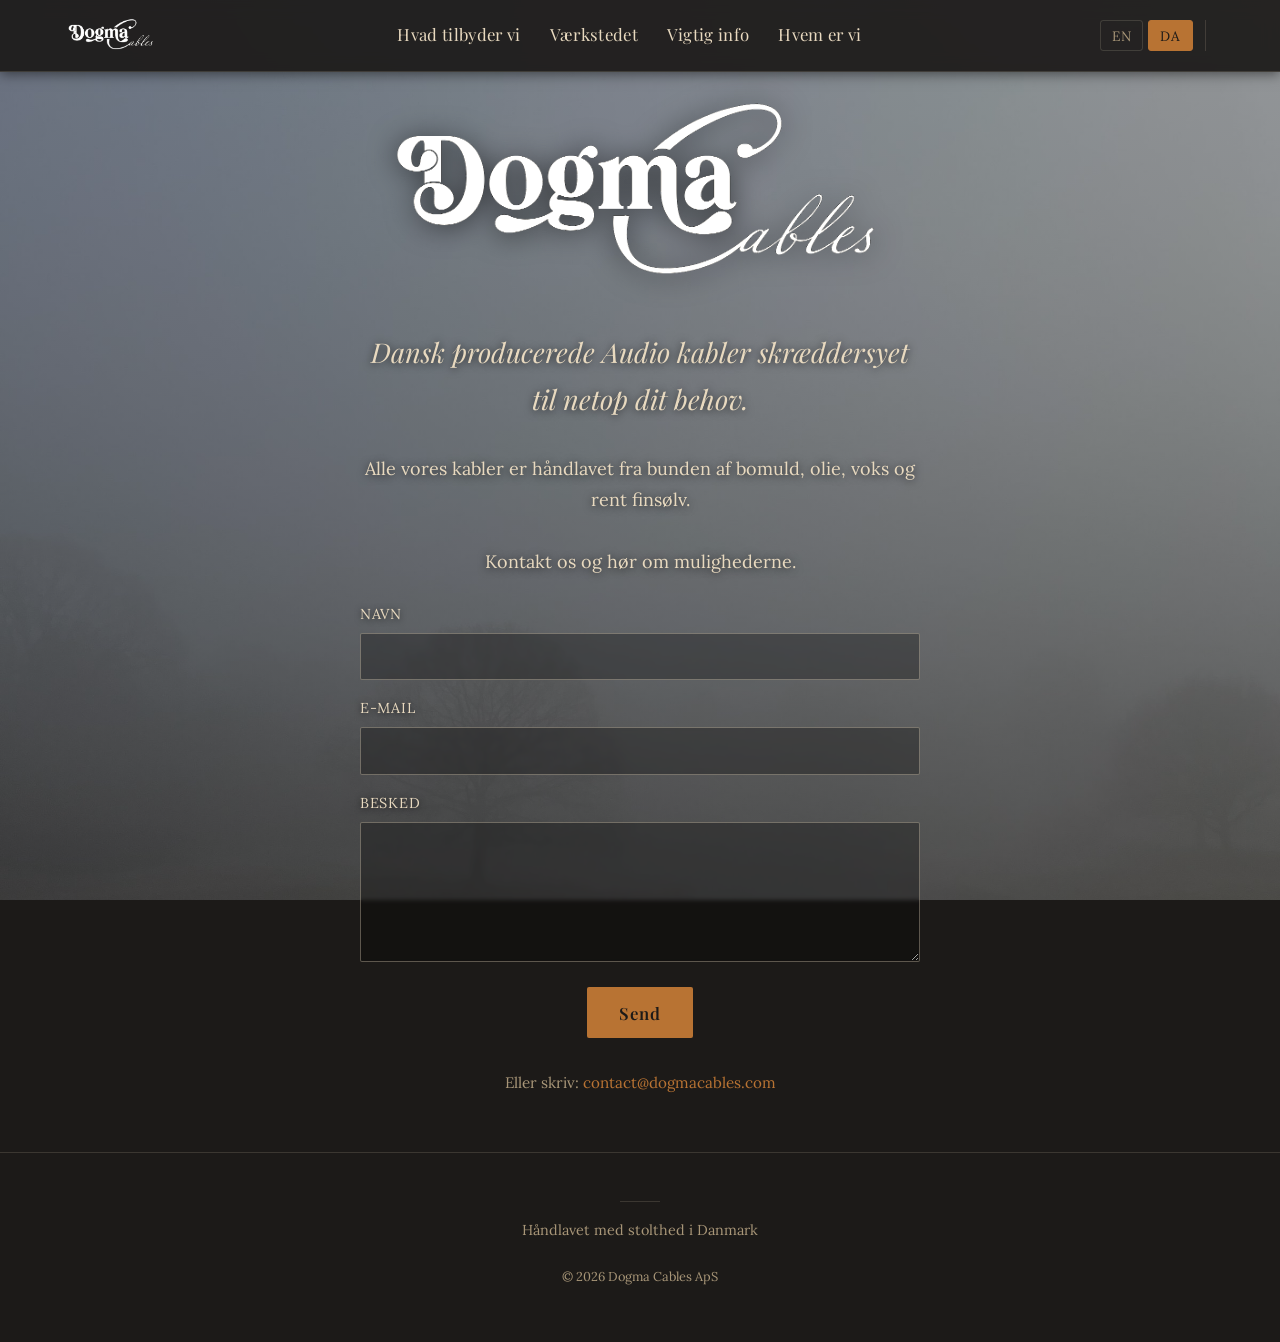
==== commit fd06047e: "Add 'Hvad tilbyder vi' page with numbered build overview and Broberg New produktion.html presents Do" ====
--- a/index.html
+++ b/index.html
@@ -26,6 +26,7 @@
         <img src="img/dogma-logo.png" alt="Dogma Cables">
       </a>
       <nav class="main-nav" aria-label="Main">
+        <a href="produktion.html" data-en="What we offer" data-da="Hvad tilbyder vi">Hvad tilbyder vi</a>
         <a href="services.html" data-en="Workshop" data-da="Værkstedet">Værkstedet</a>
         <a href="info.html" data-en="Important info" data-da="Vigtig info">Vigtig info</a>
         <a href="about.html" data-en="About us" data-da="Hvem er vi">Hvem er vi</a>
--- a/css/base.css
+++ b/css/base.css
@@ -707,6 +707,58 @@
   font-size: clamp(1.5rem, 3vw, 1.9rem);
 }
 
+/* ===== "Hvad tilbyder vi" / builds page ===== */
+.services-info-lead {
+  max-width: 720px;
+  margin: 0 auto 1.4rem;
+  color: var(--text);
+  font-size: 1.05rem;
+  line-height: 1.75;
+}
+
+.builds-subheading {
+  margin-top: 3rem;
+}
+
+.builds-figure {
+  position: relative;
+  max-width: 980px;
+  margin: 0 auto 1.5rem;
+  border: 1px solid var(--border);
+  background: #0d0c0b;
+  line-height: 0;
+}
+
+.builds-figure img {
+  display: block;
+  width: 100%;
+  height: auto;
+}
+
+.builds-figure-single {
+  max-width: 680px;
+  margin-top: 0.5rem;
+}
+
+.build-num {
+  position: absolute;
+  top: 2.5%;
+  transform: translateX(-50%);
+  display: flex;
+  align-items: center;
+  justify-content: center;
+  width: clamp(1.15rem, 3.4vw, 1.7rem);
+  height: clamp(1.15rem, 3.4vw, 1.7rem);
+  border-radius: 50%;
+  background: rgba(20, 18, 16, 0.82);
+  border: 1px solid var(--accent);
+  color: var(--accent-strong);
+  font-family: 'Lora', serif;
+  font-size: clamp(0.7rem, 1.9vw, 0.95rem);
+  font-weight: 600;
+  line-height: 1;
+}
+
 /* ===== Home-page contact section ===== */
 .home-contact {
   background: var(--bg);
